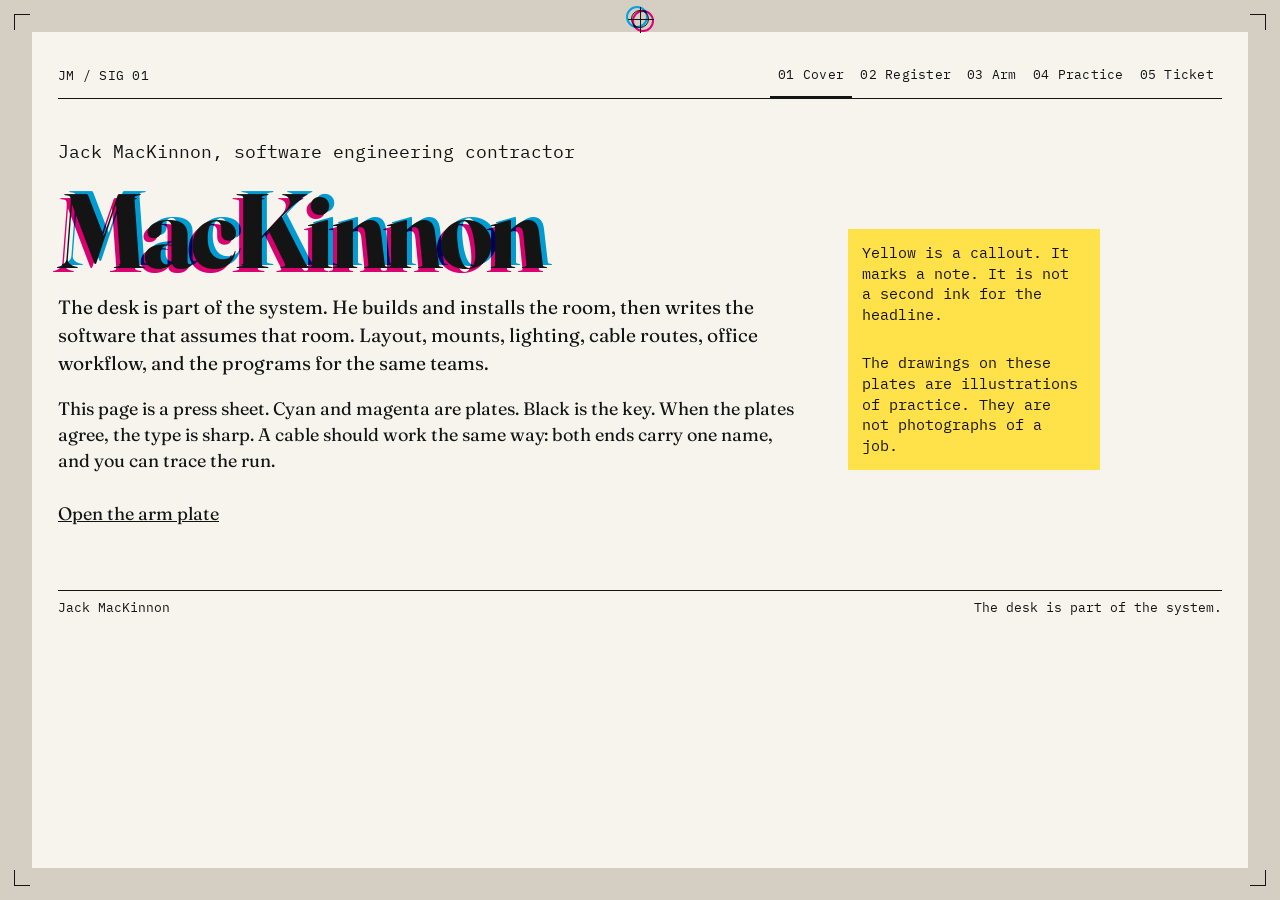
==== index.html @ a0b409a2 "Replace the sheet with a CMYK registration press. Cyan and magenta plates, yellow callouts, and an e" ====
<!DOCTYPE html>
<html lang="en">
<head>
  <meta charset="utf-8">
  <meta name="viewport" content="width=device-width, initial-scale=1">
  <title>Cover | Jack MacKinnon</title>
  <meta name="description" content="Jack MacKinnon builds the room and writes the software. The desk is part of the system.">
  <link rel="icon" href="favicon.svg" type="image/svg+xml">
  <link rel="preconnect" href="https://fonts.googleapis.com">
  <link rel="preconnect" href="https://fonts.gstatic.com" crossorigin>
  <link href="https://fonts.googleapis.com/css2?family=Fraunces:ital,opsz,wght@0,9..144,560;0,9..144,700;1,9..144,560&family=IBM+Plex+Mono:wght@400;500&display=swap" rel="stylesheet">
  <link rel="stylesheet" href="css/press.css">
</head>
<body>
  <a class="skip" href="#content">Skip to the form</a>
  <div class="table">
    <div class="signature">
      <div class="crop tl" aria-hidden="true"></div>
      <div class="crop tr" aria-hidden="true"></div>
      <div class="crop bl" aria-hidden="true"></div>
      <div class="crop br" aria-hidden="true"></div>
      <div class="regmark" aria-hidden="true"><span class="c"></span><span class="m"></span></div>
      <header class="run">
        <p class="sig">JM / SIG 01</p>
        <button type="button" class="nav-toggle" data-nav-toggle aria-controls="plate-nav" hidden>Plates</button>
        <nav id="plate-nav" class="plates" data-nav aria-label="Plates">
          <a href="index.html" aria-current="page">01 Cover</a>
          <a href="register.html">02 Register</a>
          <a href="arm.html">03 Arm</a>
          <a href="practice.html">04 Practice</a>
          <a href="contact.html">05 Ticket</a>
        </nav>
      </header>
      <main id="content">
        <div class="spread">
          <div>
            <p class="mono">Jack MacKinnon, software engineering contractor</p>
            <h1 class="reg">
              <span class="c" aria-hidden="true">MacKinnon</span>
              <span class="m" aria-hidden="true">MacKinnon</span>
              <span class="k">MacKinnon</span>
            </h1>
            <p class="lede">The desk is part of the system. He builds and installs the room, then writes the software that assumes that room. Layout, mounts, lighting, cable routes, office workflow, and the programs for the same teams.</p>
            <p>This page is a press sheet. Cyan and magenta are plates. Black is the key. When the plates agree, the type is sharp. A cable should work the same way: both ends carry one name, and you can trace the run.</p>
            <p><a href="arm.html">Open the arm plate</a></p>
          </div>
          <aside class="side">
            <p class="callout">Yellow is a callout. It marks a note. It is not a second ink for the headline.</p>
            <p class="callout">The drawings on these plates are illustrations of practice. They are not photographs of a job.</p>
          </aside>
        </div>
        <footer class="colophon">
          <span>Jack MacKinnon</span>
          <span>The desk is part of the system.</span>
        </footer>
      </main>
    </div>
  </div>
  <script src="js/site.js"></script>
</body>
</html>
---- css/press.css ----
:root {
  --paper: #f7f4ee;
  --ink: #141414;
  --cyan: #00a3e0;
  --magenta: #e00078;
  --yellow: #ffe14a;
  --table: #d5cfc3;
}

* { box-sizing: border-box; }

html { scroll-behavior: smooth; }

body {
  margin: 0;
  background: var(--table);
  color: var(--ink);
  font-family: Fraunces, "Iowan Old Style", Palatino, serif;
  font-size: 1.125rem;
  line-height: 1.45;
}

.skip {
  position: absolute;
  left: 12px;
  top: 8px;
  transform: translateY(-150%);
  background: var(--ink);
  color: var(--paper);
  padding: 10px 14px;
  z-index: 5;
  min-height: 44px;
  display: inline-flex;
  align-items: center;
  font-family: "IBM Plex Mono", ui-monospace, monospace;
  font-size: 0.9rem;
}

.skip:focus { transform: none; }

:focus-visible {
  outline: 3px solid var(--ink);
  outline-offset: 3px;
  box-shadow: 0 0 0 2px var(--yellow);
}

.table { padding: 0; }

.signature {
  position: relative;
  background: var(--paper);
  margin: 32px;
  padding: 22px 26px 40px;
  min-height: calc(100vh - 64px);
}

.crop {
  position: absolute;
  width: 16px;
  height: 16px;
  pointer-events: none;
}

.tl { top: -18px; left: -18px; border-top: 1px solid var(--ink); border-left: 1px solid var(--ink); }
.tr { top: -18px; right: -18px; border-top: 1px solid var(--ink); border-right: 1px solid var(--ink); }
.bl { bottom: -18px; left: -18px; border-bottom: 1px solid var(--ink); border-left: 1px solid var(--ink); }
.br { bottom: -18px; right: -18px; border-bottom: 1px solid var(--ink); border-right: 1px solid var(--ink); }

.regmark {
  position: absolute;
  top: -22px;
  left: 50%;
  width: 18px;
  height: 18px;
  transform: translateX(-50%);
  border-radius: 50%;
  border: 1px solid var(--ink);
  pointer-events: none;
}

.regmark::before,
.regmark::after {
  content: "";
  position: absolute;
  background: var(--ink);
}

.regmark::before { left: 8px; top: -4px; width: 1px; height: 26px; }
.regmark::after { top: 8px; left: -4px; height: 1px; width: 26px; }

.regmark .c,
.regmark .m {
  position: absolute;
  inset: -3px;
  border-radius: 50%;
  border: 2px solid var(--cyan);
  mix-blend-mode: multiply;
}

.regmark .m { border-color: var(--magenta); transform: translate(3px, 2px); }
.regmark .c { transform: translate(-3px, -2px); }

.run {
  display: flex;
  flex-wrap: wrap;
  align-items: center;
  gap: 6px 12px;
  border-bottom: 1px solid var(--ink);
  font-family: "IBM Plex Mono", ui-monospace, monospace;
  font-size: 0.82rem;
  letter-spacing: 0.02em;
}

.sig {
  margin: 0;
  min-height: 44px;
  display: inline-flex;
  align-items: center;
}

.nav-toggle {
  display: none;
  margin-left: auto;
  min-height: 44px;
  min-width: 44px;
  padding: 0 12px;
  font: inherit;
  font-family: "IBM Plex Mono", ui-monospace, monospace;
  background: var(--ink);
  color: var(--paper);
  border: 0;
  cursor: pointer;
}

.plates {
  display: flex;
  flex-wrap: wrap;
  gap: 0;
  margin-left: auto;
}

.plates a {
  color: var(--ink);
  text-decoration: none;
  min-height: 44px;
  display: inline-flex;
  align-items: center;
  padding: 0 8px;
  border-bottom: 2px solid transparent;
}

.plates a[aria-current="page"] { border-bottom-color: var(--ink); }

main { padding-top: 22px; }

.spread {
  display: grid;
  grid-template-columns: minmax(0, 1.45fr) minmax(13rem, 0.72fr);
  gap: 24px 36px;
  align-items: start;
}

.side { margin-top: 12vh; }

h1, .reg {
  margin: 0;
  font-weight: 700;
  letter-spacing: -0.035em;
  line-height: 0.9;
  max-width: 100%;
}

h1 { font-size: clamp(2.4rem, 6vw, 4.4rem); }

.reg {
  position: relative;
  font-size: clamp(2.7rem, 10vw, 6.6rem);
  font-optical-sizing: auto;
}

.reg .c,
.reg .m {
  position: absolute;
  inset: 0;
  mix-blend-mode: multiply;
  pointer-events: none;
}

.reg .c { color: var(--cyan); transform: translate(5px, -3px); }
.reg .m { color: var(--magenta); transform: translate(-4px, 4px); }
.reg .k { position: relative; color: var(--ink); }

.mono, .run, .callout, figcaption, .imposition dt, form, button {
  font-family: "IBM Plex Mono", ui-monospace, monospace;
}

.lede, main p { max-width: 62ch; }

.lede { font-size: 1.2rem; margin: 16px 0 0; }

.callout {
  background: var(--yellow);
  color: var(--ink);
  margin: 0;
  padding: 14px 14px;
  max-width: 28ch;
  font-size: 0.92rem;
  line-height: 1.4;
}

a { color: var(--ink); }

main p a {
  display: inline-flex;
  align-items: center;
  min-height: 44px;
}

main a:hover, .plates a:hover { background: var(--yellow); }

h2 {
  font-family: "IBM Plex Mono", ui-monospace, monospace;
  font-size: 0.95rem;
  font-weight: 500;
  letter-spacing: 0.04em;
  text-transform: uppercase;
  margin: 1.8rem 0 0.4rem;
}

.figure-block { margin: 20px 0 0; }

.figure-block svg, .exploded { width: 100%; height: auto; display: block; overflow: hidden; }

.plate-c, .plate-m { mix-blend-mode: multiply; }

.parts {
  list-style: none;
  padding: 0;
  margin: 12px 0 0;
  font-family: "IBM Plex Mono", ui-monospace, monospace;
  font-size: 0.88rem;
}

.parts li {
  border-top: 1px solid var(--ink);
  padding: 6px 0;
}

figcaption { margin-top: 8px; font-size: 0.85rem; max-width: 68ch; }

.imposition { margin: 18px 0 0; max-width: 44rem; }

.imposition div {
  display: grid;
  grid-template-columns: 9.5rem minmax(0, 1fr);
  gap: 8px 16px;
  border-top: 1px solid var(--ink);
  padding: 12px 0;
}

.imposition dt { margin: 0; font-size: 0.92rem; }

.imposition dd { margin: 0; }

form { margin-top: 16px; max-width: 38rem; font-size: 0.95rem; }

.ticket-row {
  display: grid;
  grid-template-columns: 11rem minmax(0, 1fr);
  gap: 8px 12px;
  align-items: start;
  border-top: 1px solid var(--ink);
  padding: 10px 0;
}

.ticket-row label, legend { font-weight: 500; padding-top: 10px; }

input[type="text"], textarea {
  width: 100%;
  font: inherit;
  color: var(--ink);
  background: transparent;
  border: 1px solid var(--ink);
  border-radius: 0;
  min-height: 44px;
  padding: 10px 12px;
}

textarea { min-height: 9rem; resize: vertical; }

fieldset.ticket-row {
  border: 0;
  border-top: 1px solid var(--ink);
  margin: 0;
  padding: 10px 0;
}

.choice {
  display: flex;
  align-items: center;
  gap: 10px;
  min-height: 44px;
}

.choice input { width: 22px; height: 22px; accent-color: var(--ink); }

button[type="submit"] {
  min-height: 44px;
  min-width: 44px;
  margin-top: 12px;
  padding: 0 14px;
  font: inherit;
  background: var(--ink);
  color: var(--paper);
  border: 0;
  cursor: pointer;
}

[hidden] { display: none !important; }

.colophon {
  margin-top: 36px;
  border-top: 1px solid var(--ink);
  padding-top: 8px;
  display: flex;
  flex-wrap: wrap;
  justify-content: space-between;
  gap: 8px;
  font-family: "IBM Plex Mono", ui-monospace, monospace;
  font-size: 0.8rem;
}

@media (max-width: 800px) {
  .spread { grid-template-columns: 1fr; }
  .side { margin-top: 8px; }
  .signature { margin: 18px; min-height: 0; }
}

@media (max-width: 640px) {
  body.js-nav .nav-toggle { display: inline-flex; }

  body.js-nav .plates {
    display: none;
    width: 100%;
    margin-left: 0;
    flex-direction: column;
    border-top: 1px solid var(--ink);
  }

  body.js-nav .plates.is-open { display: flex; }

  .imposition div,
  .ticket-row,
  fieldset.ticket-row {
    grid-template-columns: 1fr;
  }

  .ticket-row label { padding-top: 0; }

  .signature { margin: 14px; padding: 16px 12px 24px; }

  .tl { top: -10px; left: -10px; }
  .tr { top: -10px; right: -10px; }
  .bl { bottom: -10px; left: -10px; }
  .br { bottom: -10px; right: -10px; }
}

@media (prefers-reduced-motion: reduce) {
  html { scroll-behavior: auto; }
  *, *::before, *::after {
    animation: none !important;
    transition: none !important;
  }
}
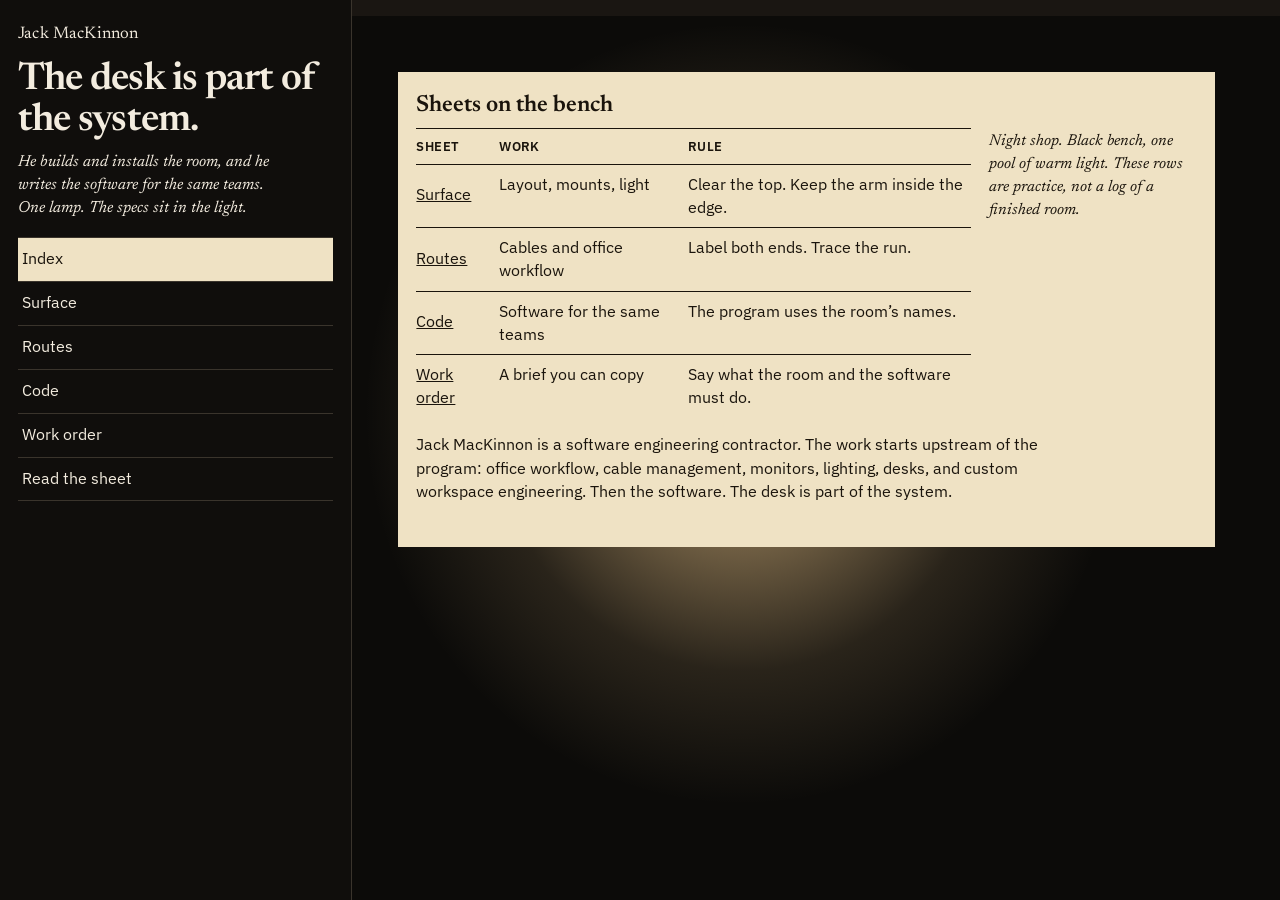
==== commit ecbe1eec: "Replace the sheet with a night-bench spec folio. A dark rail and one pool of warm light hold dense p" ====
--- a/index.html
+++ b/index.html
@@ -3,58 +3,66 @@
 <head>
   <meta charset="utf-8">
   <meta name="viewport" content="width=device-width, initial-scale=1">
-  <title>Cover | Jack MacKinnon</title>
+  <title>Bench | Jack MacKinnon</title>
   <meta name="description" content="Jack MacKinnon builds the room and writes the software. The desk is part of the system.">
   <link rel="icon" href="favicon.svg" type="image/svg+xml">
   <link rel="preconnect" href="https://fonts.googleapis.com">
   <link rel="preconnect" href="https://fonts.gstatic.com" crossorigin>
-  <link href="https://fonts.googleapis.com/css2?family=Fraunces:ital,opsz,wght@0,9..144,560;0,9..144,700;1,9..144,560&family=IBM+Plex+Mono:wght@400;500&display=swap" rel="stylesheet">
-  <link rel="stylesheet" href="css/press.css">
+  <link href="https://fonts.googleapis.com/css2?family=IBM+Plex+Sans:ital,wght@0,400;0,600;1,400&family=Newsreader:ital,opsz,wght@0,6..72,500;0,6..72,600;1,6..72,500&display=swap" rel="stylesheet">
+  <link rel="stylesheet" href="css/shop.css">
 </head>
 <body>
-  <a class="skip" href="#content">Skip to the form</a>
-  <div class="table">
-    <div class="signature">
-      <div class="crop tl" aria-hidden="true"></div>
-      <div class="crop tr" aria-hidden="true"></div>
-      <div class="crop bl" aria-hidden="true"></div>
-      <div class="crop br" aria-hidden="true"></div>
-      <div class="regmark" aria-hidden="true"><span class="c"></span><span class="m"></span></div>
-      <header class="run">
-        <p class="sig">JM / SIG 01</p>
-        <button type="button" class="nav-toggle" data-nav-toggle aria-controls="plate-nav" hidden>Plates</button>
-        <nav id="plate-nav" class="plates" data-nav aria-label="Plates">
-          <a href="index.html" aria-current="page">01 Cover</a>
-          <a href="register.html">02 Register</a>
-          <a href="arm.html">03 Arm</a>
-          <a href="practice.html">04 Practice</a>
-          <a href="contact.html">05 Ticket</a>
-        </nav>
-      </header>
-      <main id="content">
-        <div class="spread">
-          <div>
-            <p class="mono">Jack MacKinnon, software engineering contractor</p>
-            <h1 class="reg">
-              <span class="c" aria-hidden="true">MacKinnon</span>
-              <span class="m" aria-hidden="true">MacKinnon</span>
-              <span class="k">MacKinnon</span>
-            </h1>
-            <p class="lede">The desk is part of the system. He builds and installs the room, then writes the software that assumes that room. Layout, mounts, lighting, cable routes, office workflow, and the programs for the same teams.</p>
-            <p>This page is a press sheet. Cyan and magenta are plates. Black is the key. When the plates agree, the type is sharp. A cable should work the same way: both ends carry one name, and you can trace the run.</p>
-            <p><a href="arm.html">Open the arm plate</a></p>
-          </div>
-          <aside class="side">
-            <p class="callout">Yellow is a callout. It marks a note. It is not a second ink for the headline.</p>
-            <p class="callout">The drawings on these plates are illustrations of practice. They are not photographs of a job.</p>
-          </aside>
+  <a class="skip" href="#bench">Skip to the bench</a>
+  <div class="shop">
+    <header class="rail">
+      <p class="who">Jack MacKinnon</p>
+      <h1>The desk is part of the system.</h1>
+      <p class="motto">He builds and installs the room, and he writes the software for the same teams. One lamp. The specs sit in the light.</p>
+      <nav aria-label="Bench">
+        <a href="index.html" aria-current="page">Index</a>
+        <a href="bench.html">Surface</a>
+        <a href="routes.html">Routes</a>
+        <a href="code.html">Code</a>
+        <a href="contact.html">Work order</a>
+      </nav>
+      <a class="to-bench" href="#bench">Read the sheet</a>
+    </header>
+    <main id="bench" class="floor">
+      <article class="lit">
+        <div class="with-note">
+          <table class="spec">
+            <caption>Sheets on the bench</caption>
+            <thead>
+              <tr><th>Sheet</th><th>Work</th><th>Rule</th></tr>
+            </thead>
+            <tbody>
+              <tr>
+                <td data-label="Sheet"><a href="bench.html">Surface</a></td>
+                <td data-label="Work">Layout, mounts, light</td>
+                <td data-label="Rule">Clear the top. Keep the arm inside the edge.</td>
+              </tr>
+              <tr>
+                <td data-label="Sheet"><a href="routes.html">Routes</a></td>
+                <td data-label="Work">Cables and office workflow</td>
+                <td data-label="Rule">Label both ends. Trace the run.</td>
+              </tr>
+              <tr>
+                <td data-label="Sheet"><a href="code.html">Code</a></td>
+                <td data-label="Work">Software for the same teams</td>
+                <td data-label="Rule">The program uses the room’s names.</td>
+              </tr>
+              <tr>
+                <td data-label="Sheet"><a href="contact.html">Work order</a></td>
+                <td data-label="Work">A brief you can copy</td>
+                <td data-label="Rule">Say what the room and the software must do.</td>
+              </tr>
+            </tbody>
+          </table>
+          <p class="margin-note">Night shop. Black bench, one pool of warm light. These rows are practice, not a log of a finished room.</p>
         </div>
-        <footer class="colophon">
-          <span>Jack MacKinnon</span>
-          <span>The desk is part of the system.</span>
-        </footer>
-      </main>
-    </div>
+        <p>Jack MacKinnon is a software engineering contractor. The work starts upstream of the program: office workflow, cable management, monitors, lighting, desks, and custom workspace engineering. Then the software. The desk is part of the system.</p>
+      </article>
+    </main>
   </div>
   <script src="js/site.js"></script>
 </body>
--- a/css/shop.css
+++ b/css/shop.css
@@ -0,0 +1,288 @@
+:root {
+  --night: #100e0c;
+  --cream: #f3ecdf;
+  --rule: #3a342c;
+  --paper: #efe2c4;
+  --ink: #1a140c;
+  --lip: #1a1612;
+}
+
+* { box-sizing: border-box; }
+
+html { scroll-behavior: smooth; }
+
+body {
+  margin: 0;
+  background: var(--night);
+  color: var(--cream);
+  font-family: "IBM Plex Sans", sans-serif;
+  font-size: 1rem;
+  line-height: 1.45;
+}
+
+.skip {
+  position: absolute;
+  left: 12px;
+  top: 8px;
+  transform: translateY(-150%);
+  background: var(--paper);
+  color: var(--ink);
+  padding: 10px 14px;
+  z-index: 5;
+  min-height: 44px;
+  display: inline-flex;
+  align-items: center;
+}
+
+.skip:focus { transform: none; }
+
+:focus-visible {
+  outline: 3px solid var(--cream);
+  outline-offset: 3px;
+  box-shadow: 0 0 0 2px var(--ink);
+}
+
+.shop {
+  display: grid;
+  grid-template-columns: minmax(16.5rem, 22rem) minmax(0, 1fr);
+  align-items: start;
+  min-height: 100vh;
+}
+
+.rail {
+  background: var(--night);
+  color: var(--cream);
+  padding: 22px 18px 28px;
+  border-right: 1px solid var(--rule);
+  position: sticky;
+  top: 0;
+  min-height: 100vh;
+}
+
+.who {
+  margin: 0;
+  font-family: Newsreader, "Iowan Old Style", serif;
+  font-size: 1.05rem;
+  letter-spacing: 0.01em;
+}
+
+.rail h1 {
+  margin: 14px 0 10px;
+  font-family: Newsreader, "Iowan Old Style", serif;
+  font-weight: 600;
+  font-size: clamp(1.85rem, 3vw, 2.55rem);
+  line-height: 1.05;
+  letter-spacing: -0.02em;
+}
+
+.motto {
+  margin: 0 0 16px;
+  max-width: 28ch;
+  font-family: Newsreader, serif;
+  font-style: italic;
+}
+
+.rail nav a,
+.to-bench {
+  color: var(--cream);
+  text-decoration: none;
+  min-height: 44px;
+  display: flex;
+  align-items: center;
+  border-top: 1px solid var(--rule);
+  padding: 0 4px;
+}
+
+.rail nav a[aria-current="page"] {
+  background: var(--paper);
+  color: var(--ink);
+}
+
+.to-bench { border-bottom: 1px solid var(--rule); }
+
+.floor {
+  position: relative;
+  background: #0c0b09;
+  min-height: 100vh;
+  box-shadow: inset 0 16px 0 var(--lip);
+}
+
+.floor::before {
+  content: "";
+  position: absolute;
+  inset: 0;
+  background: radial-gradient(ellipse 58% 62% at 42% 46%, rgba(255, 214, 150, 0.72), rgba(255, 214, 150, 0.12) 46%, rgba(12, 11, 9, 0) 70%);
+  pointer-events: none;
+}
+
+.lit {
+  position: relative;
+  margin: 72px 7% 88px 5%;
+  max-width: 52rem;
+  background: var(--paper);
+  color: var(--ink);
+  padding: 20px 18px 28px;
+}
+
+.with-note {
+  display: grid;
+  grid-template-columns: minmax(0, 1fr) minmax(8.5rem, 13rem);
+  gap: 16px 18px;
+  align-items: start;
+}
+
+.margin-note {
+  margin: 2.4rem 0 0;
+  font-family: Newsreader, serif;
+  font-style: italic;
+  font-size: 0.98rem;
+}
+
+.spec {
+  width: 100%;
+  border-collapse: collapse;
+  font-variant-numeric: tabular-nums;
+}
+
+.spec caption {
+  text-align: left;
+  font-family: Newsreader, serif;
+  font-weight: 600;
+  font-size: 1.45rem;
+  line-height: 1.2;
+  padding: 0 0 8px;
+  caption-side: top;
+}
+
+.spec th,
+.spec td {
+  text-align: left;
+  vertical-align: top;
+  padding: 8px 8px 8px 0;
+  border-top: 1px solid var(--ink);
+}
+
+.spec th { font-weight: 600; font-size: 0.82rem; letter-spacing: 0.03em; text-transform: uppercase; }
+
+.lit p { max-width: 68ch; }
+
+.lit a {
+  color: var(--ink);
+  display: inline-flex;
+  align-items: center;
+  min-height: 44px;
+}
+
+form { margin-top: 8px; }
+
+.order-row {
+  display: grid;
+  grid-template-columns: 9.5rem minmax(0, 1fr);
+  gap: 6px 12px;
+  align-items: start;
+  border-top: 1px solid var(--ink);
+  padding: 8px 0;
+}
+
+.order-row label,
+legend { font-weight: 600; padding-top: 10px; }
+
+input[type="text"],
+textarea {
+  width: 100%;
+  font: inherit;
+  color: var(--ink);
+  background: transparent;
+  border: 1px solid var(--ink);
+  border-radius: 0;
+  min-height: 44px;
+  padding: 8px 10px;
+}
+
+textarea { min-height: 8rem; resize: vertical; }
+
+fieldset.order-row {
+  border: 0;
+  border-top: 1px solid var(--ink);
+  margin: 0;
+  padding: 8px 0;
+}
+
+.choice {
+  display: flex;
+  align-items: center;
+  gap: 10px;
+  min-height: 44px;
+  font-weight: 400;
+}
+
+.choice input { width: 22px; height: 22px; accent-color: var(--ink); }
+
+button[type="submit"] {
+  min-height: 44px;
+  min-width: 44px;
+  margin-top: 12px;
+  padding: 0 14px;
+  font: inherit;
+  font-weight: 600;
+  background: var(--ink);
+  color: var(--paper);
+  border: 0;
+  cursor: pointer;
+}
+
+[hidden] { display: none !important; }
+
+@media (max-width: 860px) {
+  .shop { grid-template-columns: 1fr; }
+  .rail {
+    position: static;
+    min-height: 0;
+    border-right: 0;
+    border-bottom: 1px solid var(--rule);
+  }
+  .with-note { grid-template-columns: 1fr; }
+  .margin-note { margin-top: 0; }
+  .lit { margin: 36px 12px 48px; max-width: none; }
+}
+
+@media (max-width: 640px) {
+  .spec thead {
+    position: absolute;
+    width: 1px;
+    height: 1px;
+    overflow: hidden;
+    clip: rect(0 0 0 0);
+  }
+
+  .spec,
+  .spec tbody,
+  .spec tr,
+  .spec td { display: block; width: auto; }
+
+  .spec tr { border-top: 1px solid var(--ink); padding: 8px 0 10px; }
+
+  .spec td { border: 0; padding: 2px 0; }
+
+  .spec td::before {
+    content: attr(data-label);
+    display: block;
+    font-weight: 600;
+    font-size: 0.75rem;
+    letter-spacing: 0.04em;
+    text-transform: uppercase;
+  }
+
+  .order-row,
+  fieldset.order-row { grid-template-columns: 1fr; }
+
+  .order-row label { padding-top: 0; }
+}
+
+@media (prefers-reduced-motion: reduce) {
+  html { scroll-behavior: auto; }
+  *, *::before, *::after {
+    animation: none !important;
+    transition: none !important;
+  }
+}
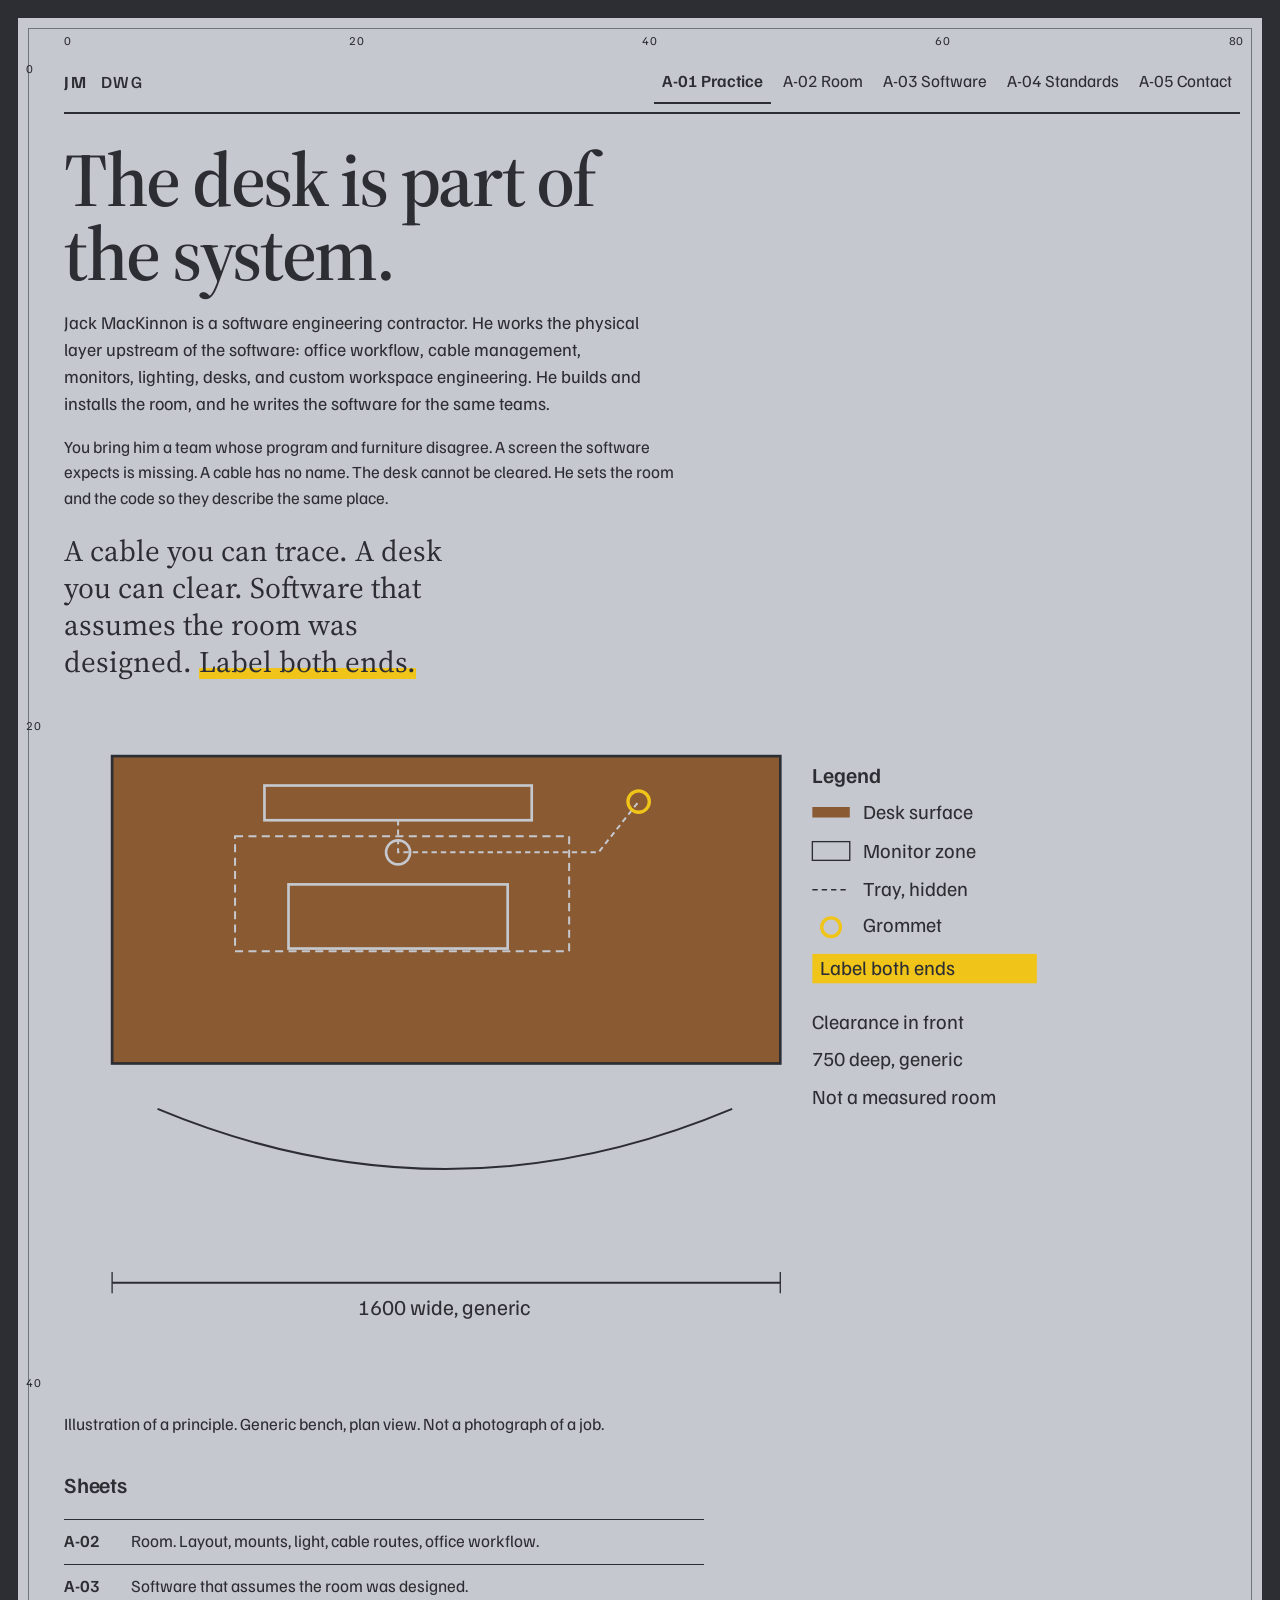
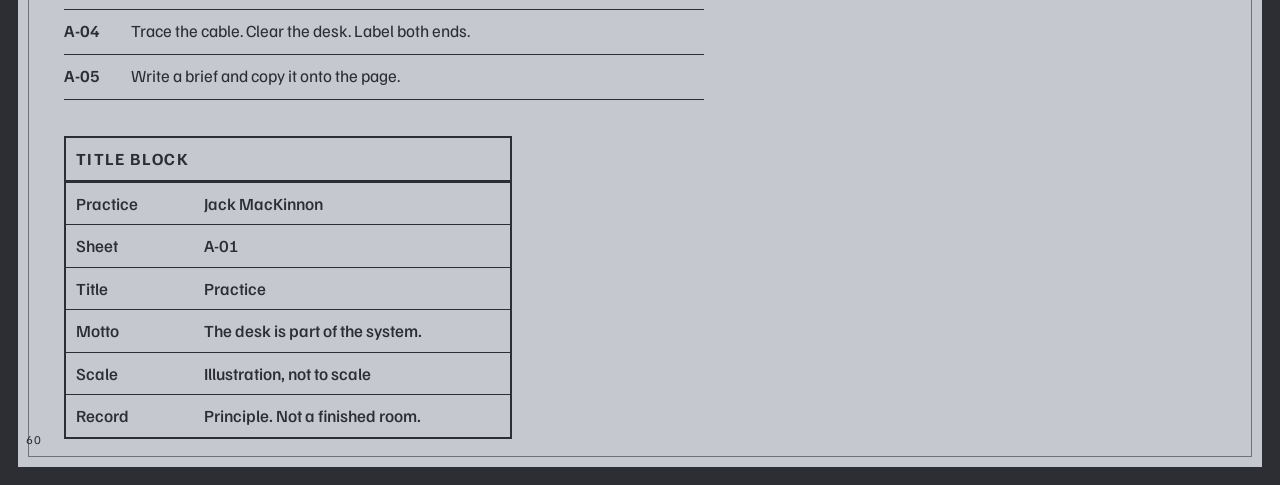
==== commit dc0c2e90: "Publish the drawing-sheet practice site. The first variant is an orthographic sheet: aluminum field," ====
--- a/index.html
+++ b/index.html
@@ -3,66 +3,91 @@
 <head>
   <meta charset="utf-8">
   <meta name="viewport" content="width=device-width, initial-scale=1">
-  <title>Bench | Jack MacKinnon</title>
+  <title>Practice | Jack MacKinnon</title>
   <meta name="description" content="Jack MacKinnon builds the room and writes the software. The desk is part of the system.">
   <link rel="icon" href="favicon.svg" type="image/svg+xml">
   <link rel="preconnect" href="https://fonts.googleapis.com">
   <link rel="preconnect" href="https://fonts.gstatic.com" crossorigin>
-  <link href="https://fonts.googleapis.com/css2?family=IBM+Plex+Sans:ital,wght@0,400;0,600;1,400&family=Newsreader:ital,opsz,wght@0,6..72,500;0,6..72,600;1,6..72,500&display=swap" rel="stylesheet">
-  <link rel="stylesheet" href="css/shop.css">
+  <link href="https://fonts.googleapis.com/css2?family=Familjen+Grotesk:ital,wght@0,400..700;1,400..700&family=Source+Serif+4:ital,opsz,wght@0,8..60,400;0,8..60,600;1,8..60,400&display=swap" rel="stylesheet">
+  <link rel="stylesheet" href="css/sheet.css">
 </head>
 <body>
-  <a class="skip" href="#bench">Skip to the bench</a>
-  <div class="shop">
-    <header class="rail">
-      <p class="who">Jack MacKinnon</p>
-      <h1>The desk is part of the system.</h1>
-      <p class="motto">He builds and installs the room, and he writes the software for the same teams. One lamp. The specs sit in the light.</p>
-      <nav aria-label="Bench">
-        <a href="index.html" aria-current="page">Index</a>
-        <a href="bench.html">Surface</a>
-        <a href="routes.html">Routes</a>
-        <a href="code.html">Code</a>
-        <a href="contact.html">Work order</a>
-      </nav>
-      <a class="to-bench" href="#bench">Read the sheet</a>
-    </header>
-    <main id="bench" class="floor">
-      <article class="lit">
-        <div class="with-note">
-          <table class="spec">
-            <caption>Sheets on the bench</caption>
-            <thead>
-              <tr><th>Sheet</th><th>Work</th><th>Rule</th></tr>
-            </thead>
-            <tbody>
-              <tr>
-                <td data-label="Sheet"><a href="bench.html">Surface</a></td>
-                <td data-label="Work">Layout, mounts, light</td>
-                <td data-label="Rule">Clear the top. Keep the arm inside the edge.</td>
-              </tr>
-              <tr>
-                <td data-label="Sheet"><a href="routes.html">Routes</a></td>
-                <td data-label="Work">Cables and office workflow</td>
-                <td data-label="Rule">Label both ends. Trace the run.</td>
-              </tr>
-              <tr>
-                <td data-label="Sheet"><a href="code.html">Code</a></td>
-                <td data-label="Work">Software for the same teams</td>
-                <td data-label="Rule">The program uses the room’s names.</td>
-              </tr>
-              <tr>
-                <td data-label="Sheet"><a href="contact.html">Work order</a></td>
-                <td data-label="Work">A brief you can copy</td>
-                <td data-label="Rule">Say what the room and the software must do.</td>
-              </tr>
-            </tbody>
-          </table>
-          <p class="margin-note">Night shop. Black bench, one pool of warm light. These rows are practice, not a log of a finished room.</p>
-        </div>
-        <p>Jack MacKinnon is a software engineering contractor. The work starts upstream of the program: office workflow, cable management, monitors, lighting, desks, and custom workspace engineering. Then the software. The desk is part of the system.</p>
-      </article>
-    </main>
+  <a class="skip" href="#content">Skip to sheet</a>
+  <div class="board">
+    <article class="sheet">
+      <p class="ruler-x" aria-hidden="true"><span>0</span><span>20</span><span>40</span><span>60</span><span>80</span></p>
+      <p class="ruler-y" aria-hidden="true"><span>0</span><span>20</span><span>40</span><span>60</span></p>
+      <header class="sheet-head">
+        <p class="mark">JM <span>Dwg</span></p>
+        <button type="button" class="nav-toggle" data-nav-toggle aria-controls="sheet-nav" hidden>Sheets</button>
+        <nav id="sheet-nav" class="sheet-nav" data-nav aria-label="Sheets">
+          <a href="index.html" aria-current="page">A-01 Practice</a>
+          <a href="room.html">A-02 Room</a>
+          <a href="software.html">A-03 Software</a>
+          <a href="standards.html">A-04 Standards</a>
+          <a href="contact.html">A-05 Contact</a>
+        </nav>
+      </header>
+      <main id="content">
+        <h1>The desk is part of the system.</h1>
+        <p class="standfirst">Jack MacKinnon is a software engineering contractor. He works the physical layer upstream of the software: office workflow, cable management, monitors, lighting, desks, and custom workspace engineering. He builds and installs the room, and he writes the software for the same teams.</p>
+        <p>You bring him a team whose program and furniture disagree. A screen the software expects is missing. A cable has no name. The desk cannot be cleared. He sets the room and the code so they describe the same place.</p>
+        <blockquote class="pull">A cable you can trace. A desk you can clear. Software that assumes the room was designed. <span class="pencil">Label both ends.</span></blockquote>
+        <figure class="figure-block">
+          <svg class="plan" viewBox="0 0 880 520" role="img" aria-labelledby="plan-title plan-desc">
+            <title id="plan-title">Generic bench, plan view</title>
+            <desc id="plan-desc">Illustration of a principle. An oak desktop in plan, with a monitor zone, a dashed tray, a cable to a grommet, and clearance in front. Not a photograph and not a record of a finished room.</desc>
+            <rect x="36" y="36" width="500" height="230" fill="#8a5a32" stroke="#2c2e33" stroke-width="2"/>
+            <rect x="150" y="58" width="200" height="26" fill="none" stroke="#c5c8ce" stroke-width="2"/>
+            <circle cx="250" cy="108" r="9" fill="none" stroke="#c5c8ce" stroke-width="2"/>
+            <rect x="168" y="132" width="164" height="48" fill="none" stroke="#c5c8ce" stroke-width="2"/>
+            <rect x="128" y="96" width="250" height="86" fill="none" stroke="#c5c8ce" stroke-width="1.5" stroke-dasharray="6 4"/>
+            <path d="M250 84 L250 108 L400 108 L430 70" fill="none" stroke="#c5c8ce" stroke-width="1.5" stroke-dasharray="4 3"/>
+            <circle cx="430" cy="70" r="8" fill="none" stroke="#f0c419" stroke-width="2.5"/>
+            <path d="M70 300 Q286 390 500 300" fill="none" stroke="#2c2e33" stroke-width="1.5"/>
+            <line x1="36" y1="430" x2="536" y2="430" stroke="#2c2e33" stroke-width="1.5"/>
+            <line x1="36" y1="422" x2="36" y2="438" stroke="#2c2e33"/>
+            <line x1="536" y1="422" x2="536" y2="438" stroke="#2c2e33"/>
+            <text x="220" y="454" fill="#2c2e33" font-family="Familjen Grotesk, sans-serif" font-size="16">1600 wide, generic</text>
+            <text x="560" y="56" fill="#2c2e33" font-family="Familjen Grotesk, sans-serif" font-size="16" font-weight="600">Legend</text>
+            <line x1="560" y1="78" x2="588" y2="78" stroke="#8a5a32" stroke-width="8"/>
+            <text x="598" y="83" fill="#2c2e33" font-family="Familjen Grotesk, sans-serif" font-size="15">Desk surface</text>
+            <rect x="560" y="100" width="28" height="14" fill="none" stroke="#2c2e33"/>
+            <text x="598" y="112" fill="#2c2e33" font-family="Familjen Grotesk, sans-serif" font-size="15">Monitor zone</text>
+            <line x1="560" y1="136" x2="588" y2="136" stroke="#2c2e33" stroke-dasharray="4 3"/>
+            <text x="598" y="141" fill="#2c2e33" font-family="Familjen Grotesk, sans-serif" font-size="15">Tray, hidden</text>
+            <circle cx="574" cy="164" r="7" fill="none" stroke="#f0c419" stroke-width="2.5"/>
+            <text x="598" y="168" fill="#2c2e33" font-family="Familjen Grotesk, sans-serif" font-size="15">Grommet</text>
+            <rect x="560" y="184" width="168" height="22" fill="#f0c419"/>
+            <text x="566" y="200" fill="#2c2e33" font-family="Familjen Grotesk, sans-serif" font-size="15">Label both ends</text>
+            <text x="560" y="240" fill="#2c2e33" font-family="Familjen Grotesk, sans-serif" font-size="15">Clearance in front</text>
+            <text x="560" y="268" fill="#2c2e33" font-family="Familjen Grotesk, sans-serif" font-size="15">750 deep, generic</text>
+            <text x="560" y="296" fill="#2c2e33" font-family="Familjen Grotesk, sans-serif" font-size="15">Not a measured room</text>
+          </svg>
+          <figcaption>Illustration of a principle. Generic bench, plan view. Not a photograph of a job.</figcaption>
+        </figure>
+        <h2>Sheets</h2>
+        <ul class="sheet-index">
+          <li><a href="room.html"><span class="num">A-02</span><span>Room. Layout, mounts, light, cable routes, office workflow.</span></a></li>
+          <li><a href="software.html"><span class="num">A-03</span><span>Software that assumes the room was designed.</span></a></li>
+          <li><a href="standards.html"><span class="num">A-04</span><span>Trace the cable. Clear the desk. Label both ends.</span></a></li>
+          <li><a href="contact.html"><span class="num">A-05</span><span>Write a brief and copy it onto the page.</span></a></li>
+        </ul>
+      </main>
+      <footer class="title-block">
+        <table>
+          <caption>Title block</caption>
+          <tbody>
+            <tr><th scope="row">Practice</th><td>Jack MacKinnon</td></tr>
+            <tr><th scope="row">Sheet</th><td>A-01</td></tr>
+            <tr><th scope="row">Title</th><td>Practice</td></tr>
+            <tr><th scope="row">Motto</th><td>The desk is part of the system.</td></tr>
+            <tr><th scope="row">Scale</th><td>Illustration, not to scale</td></tr>
+            <tr><th scope="row">Record</th><td>Principle. Not a finished room.</td></tr>
+          </tbody>
+        </table>
+      </footer>
+    </article>
   </div>
   <script src="js/site.js"></script>
 </body>
--- a/css/sheet.css
+++ b/css/sheet.css
@@ -0,0 +1,416 @@
+:root {
+  --aluminum: #c5c8ce;
+  --oak: #8a5a32;
+  --graphite: #2c2e33;
+  --yellow: #f0c419;
+  --ink: #2c2e33;
+  --line: #1a120c;
+}
+
+* { box-sizing: border-box; }
+
+html { scroll-behavior: smooth; }
+
+body {
+  margin: 0;
+  background: var(--graphite);
+  color: var(--ink);
+  font-family: "Familjen Grotesk", sans-serif;
+  font-size: 1.0625rem;
+  line-height: 1.5;
+}
+
+img, svg { max-width: 100%; }
+
+.skip {
+  position: absolute;
+  left: 12px;
+  top: 8px;
+  transform: translateY(-150%);
+  background: var(--graphite);
+  color: var(--aluminum);
+  padding: 10px 14px;
+  z-index: 5;
+  min-height: 44px;
+  display: inline-flex;
+  align-items: center;
+}
+
+.skip:focus { transform: none; }
+
+:focus-visible {
+  outline: 3px solid var(--graphite);
+  outline-offset: 3px;
+  box-shadow: 0 0 0 2px var(--yellow);
+}
+
+.board { padding: 16px; }
+
+.sheet {
+  position: relative;
+  background: var(--aluminum);
+  color: var(--ink);
+  border: 2px solid var(--graphite);
+  min-height: calc(100vh - 32px);
+  padding: 42px 22px 28px 46px;
+}
+
+.sheet::before {
+  content: "";
+  position: absolute;
+  inset: 10px;
+  border: 1px solid rgba(44, 46, 51, 0.55);
+  pointer-events: none;
+}
+
+.ruler-x,
+.ruler-y {
+  position: absolute;
+  margin: 0;
+  color: var(--graphite);
+  font-size: 0.75rem;
+  letter-spacing: 0.06em;
+  display: flex;
+  justify-content: space-between;
+  pointer-events: none;
+}
+
+.ruler-x { top: 14px; left: 46px; right: 18px; }
+
+.ruler-y {
+  top: 42px;
+  bottom: 18px;
+  left: 8px;
+  width: 28px;
+  flex-direction: column;
+}
+
+.sheet-head {
+  display: flex;
+  flex-wrap: wrap;
+  align-items: center;
+  gap: 8px 18px;
+  border-bottom: 2px solid var(--graphite);
+  padding-bottom: 8px;
+  position: relative;
+  z-index: 1;
+}
+
+.mark {
+  margin: 0;
+  font-weight: 700;
+  letter-spacing: 0.12em;
+  text-transform: uppercase;
+}
+
+.mark span {
+  font-weight: 500;
+  letter-spacing: 0.08em;
+  margin-left: 8px;
+}
+
+.nav-toggle {
+  display: none;
+  margin-left: auto;
+  min-height: 44px;
+  min-width: 44px;
+  padding: 0 14px;
+  font: inherit;
+  font-weight: 600;
+  background: var(--graphite);
+  color: var(--aluminum);
+  border: 0;
+  cursor: pointer;
+}
+
+.sheet-nav {
+  display: flex;
+  flex-wrap: wrap;
+  gap: 0 4px;
+  margin-left: auto;
+}
+
+.sheet-nav a {
+  color: var(--graphite);
+  text-decoration: none;
+  min-height: 44px;
+  display: inline-flex;
+  align-items: center;
+  padding: 0 8px;
+  border-bottom: 2px solid transparent;
+}
+
+.sheet-nav a[aria-current="page"] {
+  border-bottom-color: var(--graphite);
+  font-weight: 600;
+}
+
+body.js-nav .nav-toggle { display: none; }
+
+main {
+  position: relative;
+  z-index: 1;
+  padding-top: 28px;
+}
+
+h1 {
+  margin: 0;
+  max-width: min(16ch, 100%);
+  font-family: "Source Serif 4", Georgia, serif;
+  font-weight: 600;
+  font-size: clamp(2rem, 8vw, 4.75rem);
+  line-height: 0.98;
+  letter-spacing: -0.03em;
+}
+
+.standfirst {
+  max-width: 58ch;
+  font-size: 1.125rem;
+  margin: 18px 0 0;
+}
+
+.standfirst + p,
+main p { max-width: 62ch; }
+
+.pull {
+  margin: 22px 0 8px;
+  padding: 0;
+  max-width: min(28ch, 100%);
+  border: 0;
+  font-family: "Source Serif 4", Georgia, serif;
+  font-size: clamp(1.45rem, 2.4vw, 1.85rem);
+  line-height: 1.25;
+  font-weight: 400;
+}
+
+.pencil {
+  background-image: linear-gradient(var(--yellow), var(--yellow));
+  background-repeat: no-repeat;
+  background-size: 100% 0.38em;
+  background-position: 0 88%;
+}
+
+h2 {
+  margin: 2rem 0 0.35rem;
+  font-size: 1.35rem;
+  font-weight: 600;
+  letter-spacing: -0.01em;
+}
+
+a { color: var(--graphite); }
+
+main p a,
+.sheet-index a {
+  min-height: 44px;
+}
+
+main p a {
+  display: inline-flex;
+  align-items: center;
+}
+
+main a:hover { background: var(--yellow); }
+
+.figure-block { margin: 28px 0 0; }
+
+.figure-block figcaption {
+  margin-top: 8px;
+  max-width: 62ch;
+}
+
+.plan { display: block; width: 100%; height: auto; overflow: hidden; }
+
+.sheet-index {
+  list-style: none;
+  padding: 0;
+  margin: 18px 0 0;
+  border-top: 1px solid var(--graphite);
+  max-width: 40rem;
+}
+
+.sheet-index li { border-bottom: 1px solid var(--graphite); }
+
+.sheet-index a {
+  min-height: 44px;
+  display: flex;
+  flex-wrap: wrap;
+  align-items: baseline;
+  gap: 4px 16px;
+  text-decoration: none;
+  padding: 8px 0;
+}
+
+.sheet-index a span:last-child {
+  flex: 1 1 12rem;
+  min-width: 0;
+}
+
+.sheet-index .num {
+  font-variant-numeric: tabular-nums;
+  min-width: 3.2rem;
+  font-weight: 600;
+}
+
+.notes {
+  list-style: none;
+  padding: 0;
+  margin: 16px 0 0;
+  max-width: 40rem;
+  counter-reset: note;
+}
+
+.notes li {
+  counter-increment: note;
+  position: relative;
+  padding: 14px 0 14px 3.2rem;
+  border-top: 1px solid var(--graphite);
+  max-width: 62ch;
+}
+
+.notes li::before {
+  content: counter(note, decimal-leading-zero);
+  position: absolute;
+  left: 0;
+  top: 14px;
+  font-variant-numeric: tabular-nums;
+  font-weight: 600;
+}
+
+.title-block {
+  margin-top: 36px;
+  border: 2px solid var(--graphite);
+  max-width: 28rem;
+  position: relative;
+  z-index: 1;
+}
+
+.title-block table {
+  width: 100%;
+  border-collapse: collapse;
+}
+
+.title-block caption {
+  text-align: left;
+  font-weight: 700;
+  letter-spacing: 0.08em;
+  text-transform: uppercase;
+  padding: 8px 10px;
+  border-bottom: 2px solid var(--graphite);
+}
+
+.title-block th,
+.title-block td {
+  text-align: left;
+  vertical-align: top;
+  padding: 8px 10px;
+  border-top: 1px solid var(--graphite);
+  font-weight: 500;
+}
+
+.title-block th { width: 8rem; }
+
+form { margin-top: 18px; max-width: 36rem; }
+
+.field { margin: 0 0 14px; }
+
+label, legend { font-weight: 600; }
+
+.field label { display: block; margin-bottom: 6px; }
+
+input[type="text"],
+textarea {
+  width: 100%;
+  font: inherit;
+  color: var(--ink);
+  background: transparent;
+  border: 2px solid var(--graphite);
+  padding: 10px 12px;
+  min-height: 44px;
+  border-radius: 0;
+}
+
+textarea { min-height: 9rem; resize: vertical; }
+
+fieldset {
+  border: 2px solid var(--graphite);
+  margin: 0 0 14px;
+  padding: 8px 12px 12px;
+}
+
+.choice {
+  display: flex;
+  align-items: center;
+  gap: 12px;
+  min-height: 44px;
+  font-weight: 500;
+}
+
+.choice input {
+  width: 22px;
+  height: 22px;
+  accent-color: var(--graphite);
+}
+
+button[type="submit"] {
+  min-height: 44px;
+  min-width: 44px;
+  padding: 0 16px;
+  font: inherit;
+  font-weight: 600;
+  background: var(--graphite);
+  color: var(--aluminum);
+  border: 0;
+  cursor: pointer;
+}
+
+[hidden] { display: none !important; }
+
+[data-brief-status] { min-height: 1.5em; }
+
+#brief-copy { margin-top: 6px; }
+
+@media (max-width: 720px) {
+  body.js-nav .nav-toggle { display: inline-flex; }
+
+  body.js-nav .sheet-nav {
+    display: none;
+    width: 100%;
+    margin-left: 0;
+    flex-direction: column;
+    border-top: 1px solid var(--graphite);
+  }
+
+  body.js-nav .sheet-nav.is-open { display: flex; }
+
+  .board { padding: 8px; }
+
+  .sheet {
+    padding: 36px 12px 16px 34px;
+    min-height: 0;
+  }
+
+  .ruler-x { left: 34px; right: 10px; }
+
+  .title-block { max-width: none; }
+
+  .ruler-x,
+  .ruler-y { display: none; }
+
+  .sheet { padding: 16px 12px; }
+}
+
+@media (prefers-reduced-motion: reduce) {
+  html { scroll-behavior: auto; }
+
+  *, *::before, *::after {
+    animation: none !important;
+    transition: none !important;
+  }
+}
+
+@media print {
+  body { background: #fff; }
+  .board { padding: 0; }
+  .skip, .nav-toggle { display: none !important; }
+  .sheet-nav { display: flex !important; }
+}
